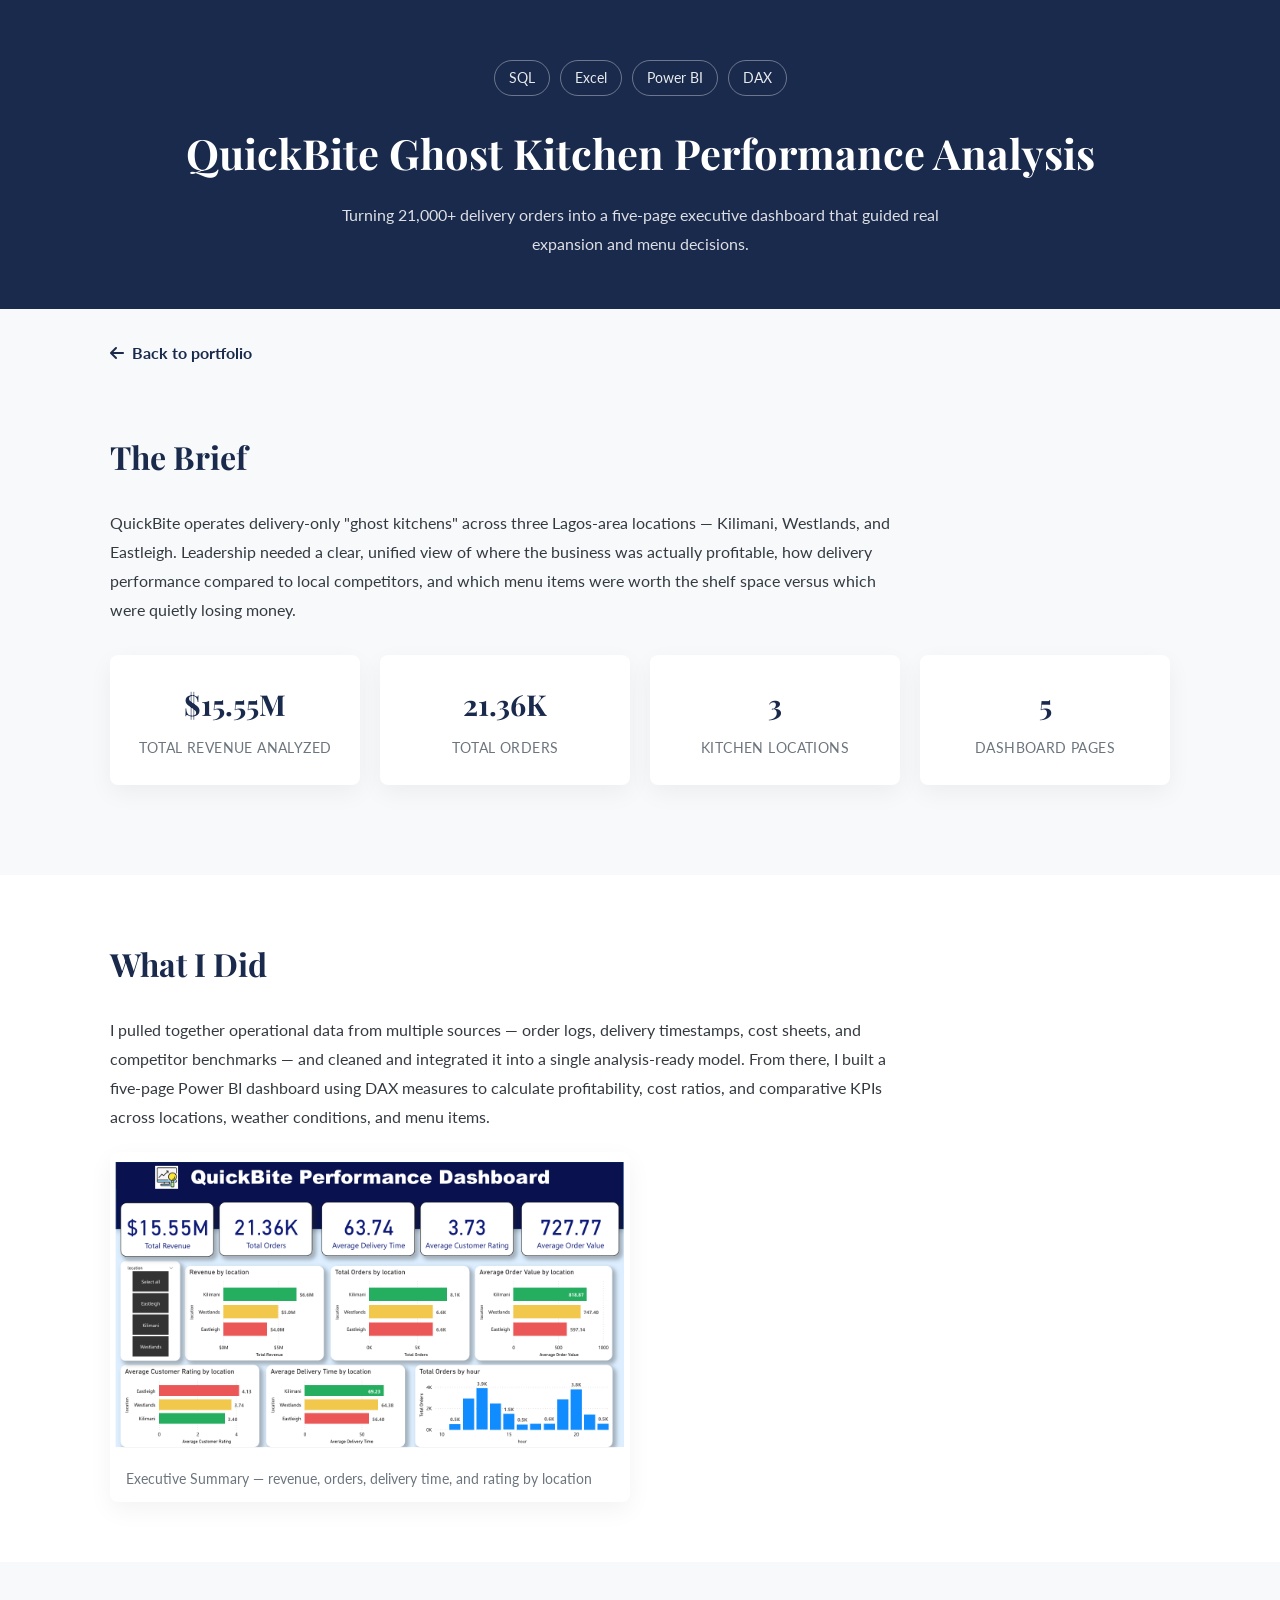
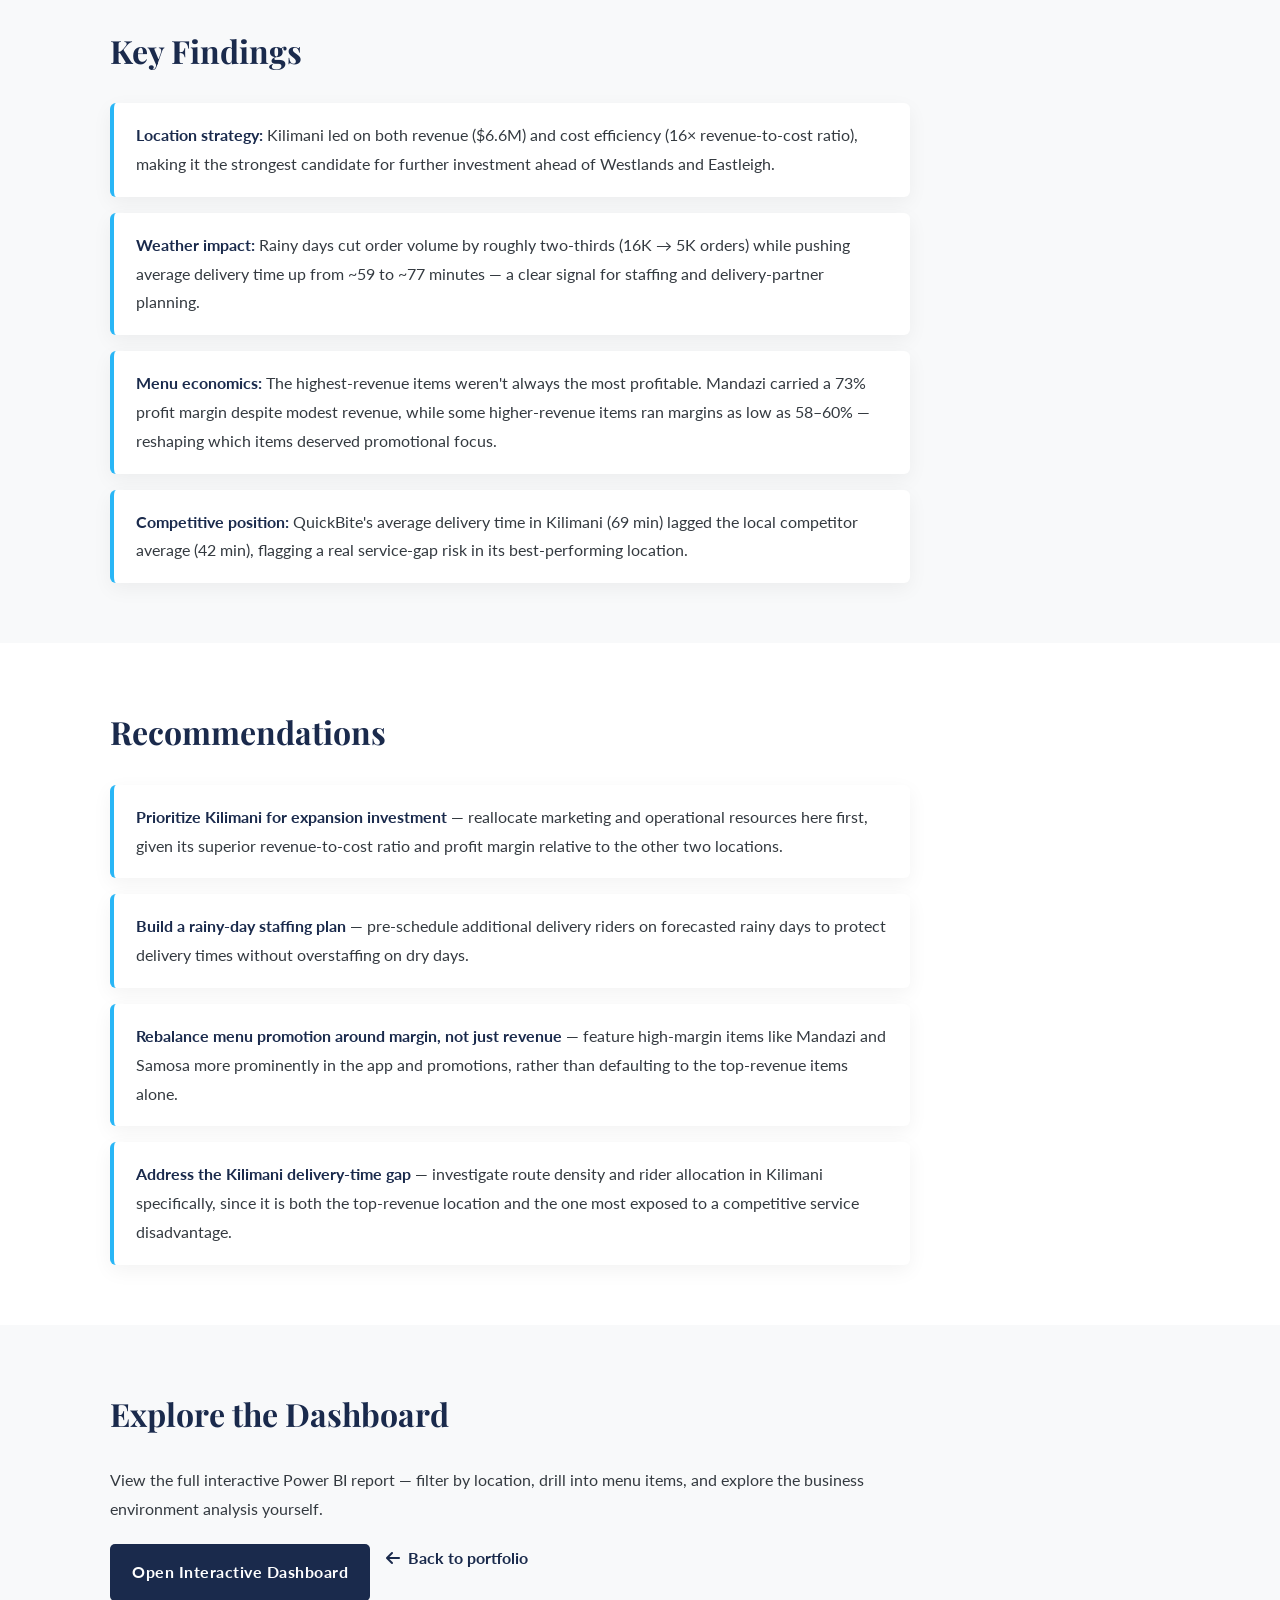
==== quickbite-details.html @ e7975ee4 "Create quickbite-details.html" ====
<!DOCTYPE html>
<html lang="en">
<head>
    <meta charset="UTF-8">
    <meta name="viewport" content="width=device-width, initial-scale=1.0">
    <title>QuickBite Ghost Kitchen Performance Analysis | Immanuella Nnadi</title>

    <link rel="preconnect" href="https://fonts.googleapis.com">
    <link rel="preconnect" href="https://fonts.gstatic.com" crossorigin>
    <link href="https://fonts.googleapis.com/css2?family=Lato:wght@300;400;700&family=Playfair+Display:wght@500;700&display=swap" rel="stylesheet">
    <link rel="stylesheet" href="https://cdnjs.cloudflare.com/ajax/libs/font-awesome/6.4.2/css/all.min.css">
    <link rel="stylesheet" href="assets/css/style.css">

    <style>
        .back-link{
            display:inline-block;
            margin: 30px 0 0;
            font-family: var(--font-body);
            font-weight:700;
            color: var(--primary-color);
        }
        .back-link i{ margin-right:8px; }

        .project-hero{
            background: var(--primary-color);
            color: var(--white-color);
            padding: 60px 0 50px;
            text-align:center;
        }
        .project-hero .tag-row{
            display:flex;justify-content:center;gap:10px;margin-bottom:20px;flex-wrap:wrap;
        }
        .project-hero .tag{
            font-size:0.85rem;
            border:1px solid rgba(255,255,255,0.4);
            padding:5px 14px;
            border-radius:20px;
            opacity:0.9;
        }
        .project-hero h1{
            font-family:var(--font-heading);
            font-size:2.6rem;
            margin-bottom:10px;
        }
        .project-hero p{ opacity:0.85; max-width:640px; margin:0 auto; }

        .case-section{ padding:60px 0; }
        .case-section:nth-child(even){ background:var(--white-color); }
        .case-section h2{
            font-family:var(--font-heading);
            color:var(--primary-color);
            font-size:2rem;
            margin-bottom:24px;
        }
        .case-section p{ color:var(--dark-text-color); margin-bottom:16px; max-width:800px; }

        .stat-row{
            display:grid;
            grid-template-columns:repeat(auto-fit,minmax(180px,1fr));
            gap:20px;
            margin:30px 0;
        }
        .stat-box{
            background:var(--card-bg-color);
            border-radius:8px;
            box-shadow:0 8px 25px rgba(0,0,0,0.05);
            padding:24px 18px;
            text-align:center;
        }
        .stat-box .n{
            font-family:var(--font-heading);
            font-size:1.8rem;
            font-weight:700;
            color:var(--primary-color);
        }
        .stat-box .l{
            font-size:0.85rem;
            color:var(--light-text-color);
            text-transform:uppercase;
            letter-spacing:0.03em;
            margin-top:6px;
        }

        .shot-grid{
            display:grid;
            grid-template-columns:repeat(2,1fr);
            gap:20px;
            margin-top:20px;
        }
        .shot-grid figure{
            margin:0;
            background:var(--card-bg-color);
            border-radius:8px;
            overflow:hidden;
            box-shadow:0 8px 25px rgba(0,0,0,0.05);
        }
        .shot-grid img{ display:block; width:100%; }
        .shot-grid figcaption{
            font-size:0.85rem;
            color:var(--light-text-color);
            padding:10px 16px;
        }
        @media (max-width:760px){ .shot-grid{ grid-template-columns:1fr; } }

        .rec-list{
            list-style:none;
            padding:0;
            display:flex;
            flex-direction:column;
            gap:16px;
            max-width:800px;
        }
        .rec-list li{
            background:var(--card-bg-color);
            border-left:4px solid var(--accent-color);
            border-radius:6px;
            padding:18px 22px;
            box-shadow:0 6px 20px rgba(0,0,0,0.05);
        }
        .rec-list strong{ color:var(--primary-color); }

        .cta-row{
            display:flex; gap:16px; flex-wrap:wrap; margin-top:20px;
        }
    </style>
</head>
<body>

<div class="project-hero">
    <div class="container">
        <div class="tag-row">
            <span class="tag">SQL</span>
            <span class="tag">Excel</span>
            <span class="tag">Power BI</span>
            <span class="tag">DAX</span>
        </div>
        <h1>QuickBite Ghost Kitchen Performance Analysis</h1>
        <p>Turning 21,000+ delivery orders into a five-page executive dashboard that guided real expansion and menu decisions.</p>
    </div>
</div>

<div class="container">
    <a class="back-link" href="index.html#projects"><i class="fas fa-arrow-left"></i>Back to portfolio</a>
</div>

<section class="case-section">
    <div class="container">
        <h2>The Brief</h2>
        <p>QuickBite operates delivery-only "ghost kitchens" across three Lagos-area locations — Kilimani, Westlands, and Eastleigh. Leadership needed a clear, unified view of where the business was actually profitable, how delivery performance compared to local competitors, and which menu items were worth the shelf space versus which were quietly losing money.</p>

        <div class="stat-row">
            <div class="stat-box"><div class="n">$15.55M</div><div class="l">Total Revenue Analyzed</div></div>
            <div class="stat-box"><div class="n">21.36K</div><div class="l">Total Orders</div></div>
            <div class="stat-box"><div class="n">3</div><div class="l">Kitchen Locations</div></div>
            <div class="stat-box"><div class="n">5</div><div class="l">Dashboard Pages</div></div>
        </div>
    </div>
</section>

<section class="case-section">
    <div class="container">
        <h2>What I Did</h2>
        <p>I pulled together operational data from multiple sources — order logs, delivery timestamps, cost sheets, and competitor benchmarks — and cleaned and integrated it into a single analysis-ready model. From there, I built a five-page Power BI dashboard using DAX measures to calculate profitability, cost ratios, and comparative KPIs across locations, weather conditions, and menu items.</p>

        <div class="shot-grid">
            <figure>
                <img src="assets/images/quickbite.png" alt="QuickBite executive summary dashboard" loading="lazy">
                <figcaption>Executive Summary — revenue, orders, delivery time, and rating by location</figcaption>
            </figure>
        </div>
    </div>
</section>

<section class="case-section">
    <div class="container">
        <h2>Key Findings</h2>
        <ul class="rec-list">
            <li><strong>Location strategy:</strong> Kilimani led on both revenue ($6.6M) and cost efficiency (16× revenue-to-cost ratio), making it the strongest candidate for further investment ahead of Westlands and Eastleigh.</li>
            <li><strong>Weather impact:</strong> Rainy days cut order volume by roughly two-thirds (16K → 5K orders) while pushing average delivery time up from ~59 to ~77 minutes — a clear signal for staffing and delivery-partner planning.</li>
            <li><strong>Menu economics:</strong> The highest-revenue items weren't always the most profitable. Mandazi carried a 73% profit margin despite modest revenue, while some higher-revenue items ran margins as low as 58–60% — reshaping which items deserved promotional focus.</li>
            <li><strong>Competitive position:</strong> QuickBite's average delivery time in Kilimani (69 min) lagged the local competitor average (42 min), flagging a real service-gap risk in its best-performing location.</li>
        </ul>
    </div>
</section>

<section class="case-section">
    <div class="container">
        <h2>Recommendations</h2>
        <ul class="rec-list">
            <li><strong>Prioritize Kilimani for expansion investment</strong> — reallocate marketing and operational resources here first, given its superior revenue-to-cost ratio and profit margin relative to the other two locations.</li>
            <li><strong>Build a rainy-day staffing plan</strong> — pre-schedule additional delivery riders on forecasted rainy days to protect delivery times without overstaffing on dry days.</li>
            <li><strong>Rebalance menu promotion around margin, not just revenue</strong> — feature high-margin items like Mandazi and Samosa more prominently in the app and promotions, rather than defaulting to the top-revenue items alone.</li>
            <li><strong>Address the Kilimani delivery-time gap</strong> — investigate route density and rider allocation in Kilimani specifically, since it is both the top-revenue location and the one most exposed to a competitive service disadvantage.</li>
        </ul>
    </div>
</section>

<section class="case-section">
    <div class="container">
        <h2>Explore the Dashboard</h2>
        <p>View the full interactive Power BI report — filter by location, drill into menu items, and explore the business environment analysis yourself.</p>
        <div class="cta-row">
            <a href="[live_dashboard]" target="_blank" class="btn" style="flex:none;">Open Interactive Dashboard</a>
            <a class="back-link" href="index.html#projects" style="margin-top:0;"><i class="fas fa-arrow-left"></i>Back to portfolio</a>
        </div>
    </div>
</section>

</body>
</html>
---- assets/css/style.css ----
/* --- 1. Variables (Modern Tech Palette) --- */
:root {
    /* This template uses a professional "Modern Tech" color scheme. */
    --primary-color: #1A2A4C;   /* Midnight Blue */
    --secondary-color: #3D5A80; /* Slate Blue */
    --accent-color: #29B6F6;    /* Vivid Sky Blue */

    /* --- Shared Variables (These usually don't need to change) --- */
    --light-bg-color: #F8F9FA;
    --white-color: #ffffff;
    --dark-text-color: #343A40;
    --light-text-color: #6c757d;
    --card-bg-color: #ffffff;

    /* Fonts */
    --font-heading: 'Playfair Display', serif;
    --font-body: 'Lato', sans-serif;
}

/* --- 2. Base & Reset Styles --- */
* {
    margin: 0;
    padding: 0;
    box-sizing: border-box;
}

html {
    scroll-behavior: smooth;
}

body {
    font-family: var(--font-body);
    font-weight: 400;
    line-height: 1.8;
    background-color: var(--light-bg-color);
    color: var(--dark-text-color);
}

.container {
    width: 90%;
    max-width: 1100px;
    margin: 0 auto;
    padding: 0 20px;
}

a {
    text-decoration: none;
    color: var(--accent-color);
    transition: all 0.3s ease-in-out;
}

a:hover {
    opacity: 0.8;
}

img {
    max-width: 100%;
    height: auto;
}

/* --- 3. Header --- */
header {
    background: var(--primary-color);
    color: var(--white-color);
    padding: 70px 0;
    text-align: center;
}

header h1 {
    font-family: var(--font-heading);
    font-size: 4rem;
    font-weight: 700;
    margin-bottom: 15px;
    letter-spacing: 1px;
}

header p {
    font-size: 1.3rem;
    font-weight: 300;
    opacity: 0.9;
    margin-bottom: 35px;
}

/* --- 3.5 Social Icons --- */
.social-links a {
    color: var(--white-color);
    font-size: 1.6rem;
    margin: 0 15px;
    transition: transform 0.3s ease, color 0.3s ease;
    display: inline-block;
}

.social-links a:hover {
    color: var(--accent-color);
    transform: translateY(-3px);
}

/* --- 4. Navigation --- */
nav {
    background-color: rgba(26, 42, 76, 0.95);
    backdrop-filter: blur(5px);
    position: sticky;
    top: 0;
    z-index: 1000;
    border-bottom: 1px solid var(--secondary-color);
}

nav ul {
    display: flex;
    justify-content: center;
    list-style: none;
    padding: 10px 0;
}

nav ul li a {
    color: var(--white-color);
    font-weight: 400;
    padding: 15px 25px;
    font-size: 1rem;
    letter-spacing: 0.5px;
    position: relative;
}

nav ul li a::after {
    content: '';
    position: absolute;
    bottom: 10px;
    left: 50%;
    transform: translateX(-50%);
    width: 0;
    height: 2px;
    background-color: var(--accent-color);
    transition: width 0.4s ease;
}

nav ul li a:hover::after {
    width: 50%;
}

/* --- 5. Sections --- */
.section {
    padding: 100px 0;
}

.section h2 {
    text-align: center;
    font-family: var(--font-heading);
    font-size: 3rem;
    font-weight: 700;
    margin-bottom: 70px;
    position: relative;
    color: var(--primary-color);
}

.section h2::after {
    content: '';
    position: absolute;
    bottom: -20px;
    left: 50%;
    transform: translateX(-50%);
    width: 70px;
    height: 3px;
    background: var(--accent-color);
}

/* --- 5.1 About Section --- */
.about-content {
    display: flex;
    align-items: center;
    gap: 60px;
    max-width: 960px;
    margin: 0 auto;
    text-align: left;
}

.profile-photo {
    width: 280px;
    height: 280px;
    border-radius: 50%;
    object-fit: cover;
    border: 7px solid var(--white-color);
    box-shadow: 0 10px 30px rgba(0, 0, 0, 0.1);
    flex-shrink: 0;
}

.about-text {
    flex: 1;
}

.about-text p {
    font-size: 1.1rem;
    margin-bottom: 15px;
    line-height: 1.9;
}

/* --- 5.5 Project Cards --- */
.projects-grid {
    display: grid;
    grid-template-columns: repeat(auto-fit, minmax(340px, 1fr));
    gap: 40px;
}

.project-card {
    background: var(--card-bg-color);
    border-radius: 5px;
    overflow: hidden;
    box-shadow: 0 8px 25px rgba(0, 0, 0, 0.05);
    transition: transform 0.4s ease, box-shadow 0.4s ease;
    display: flex;
    flex-direction: column;
}

.project-card:hover {
    transform: translateY(-12px);
    box-shadow: 0 20px 40px rgba(0, 0, 0, 0.1);
}

.project-card img {
    width: 100%;
    height: 220px;
    object-fit: cover;
}

.project-card-content {
    padding: 30px;
    flex-grow: 1;
    display: flex;
    flex-direction: column;
}

.project-card-content h3 {
    font-family: var(--font-heading);
    font-size: 1.8rem;
    margin-bottom: 15px;
    color: var(--primary-color);
}

.project-card-content p {
    color: var(--light-text-color);
    margin-bottom: 30px;
    flex-grow: 1;
}

.project-buttons {
    display: flex;
    gap: 15px;
    margin-top: auto;
}

.btn {
    display: inline-block;
    background: var(--primary-color);
    color: var(--white-color);
    padding: 12px 20px;
    border-radius: 5px;
    font-weight: 700;
    text-align: center;
    transition: all 0.3s ease;
    flex: 1;
    letter-spacing: 0.5px;
    border: 2px solid transparent;
}

.btn:hover {
    background: var(--accent-color);
    color: var(--white-color);
    transform: translateY(-2px);
}

.btn-primary {
    display: inline-block;
    background: var(--primary-color);
    color: var(--white-color);
    padding: 12px 20px;
    border-radius: 5px;
    font-weight: 700;
    text-align: center;
    transition: all 0.3s ease;
    flex: 1;
    letter-spacing: 0.5px;
    border: 2px solid transparent;
}

.btn-primary:hover {
    background: var(--accent-color);
    color: var(--white-color);
    transform: translateY(-2px);
}

.btn-secondary {
    background: transparent;
    color: var(--primary-color);
    border: 2px solid var(--primary-color);
}

.btn-secondary:hover {
    background: var(--primary-color);
    color: var(--white-color);
}


/* --- 6. Tabular Skills Section --- */
#skills .container {
    max-width: 1100px;
}

.skills-table {
    display: grid;
    grid-template-columns: repeat(3, 1fr);
    gap: 20px;
    margin-top: 50px;
    background-color: var(--card-bg-color);
    padding: 40px;
    border-radius: 8px;
    box-shadow: 0 10px 40px rgba(0, 0, 0, 0.07);
}

.skill-column {
    padding: 0 20px;
}

.skill-column:not(:last-child) {
    border-right: 1px solid #e9ecef;
}

.skill-header {
    display: flex;
    align-items: center;
    margin-bottom: 25px;
}

.skill-header i {
    font-size: 2rem;
    color: var(--accent-color);
    margin-right: 15px;
    width: 40px;
}

.skill-header h3 {
    font-family: var(--font-heading);
    font-size: 1.7rem;
    color: var(--primary-color);
}

.skill-list {
    list-style: none;
    padding-left: 0;
}

.skill-list li {
    padding: 12px 0;
    font-size: 1.05rem;
    color: var(--dark-text-color);
    border-bottom: 1px solid #f1f3f5;
    position: relative;
    padding-left: 25px;
}

.skill-list li::before {
    content: '›';
    position: absolute;
    left: 0;
    top: 12px;
    color: var(--accent-color);
    font-weight: 700;
    font-size: 1.2rem;
}

.skill-list li:last-child {
    border-bottom: none;
}

/* --- 7. Contact Form --- */
#contact .container {
    max-width: 800px;
}

.contact-form {
    max-width: 700px;
    margin: 0 auto;
    background: var(--card-bg-color);
    padding: 40px;
    border-radius: 8px;
    box-shadow: 0 10px 40px rgba(0, 0, 0, 0.07);
}

.form-group {
    margin-bottom: 25px;
}

.contact-form label {
    display: block;
    margin-bottom: 8px;
    font-weight: 500;
    font-size: 1rem;
    color: var(--dark-text-color);
}

.contact-form input,
.contact-form textarea {
    width: 100%;
    padding: 15px;
    border: 1px solid #ccc;
    border-radius: 5px;
    font-family: var(--font-body);
    font-size: 1rem;
    transition: border-color 0.3s ease, box-shadow 0.3s ease;
}

.contact-form input:focus,
.contact-form textarea:focus {
    outline: none;
    border-color: var(--accent-color);
    box-shadow: 0 0 0 3px rgba(41, 182, 246, 0.25);
}

.contact-form button.btn {
    width: 100%;
    padding: 15px;
    font-size: 1.1rem;
    font-weight: 700;
    letter-spacing: 0.5px;
    border: none;
    cursor: pointer;
}

/* --- 8. Footer --- */
footer {
    background: var(--primary-color);
    color: var(--white-color);
    text-align: center;
    padding: 40px 0;
    margin-top: 80px;
}

footer p {
    opacity: 0.7;
}

/* --- 9. Responsive Design --- */
@media (max-width: 992px) {
    .skills-table {
        grid-template-columns: 1fr 1fr;
    }
    .skill-column:nth-child(2) {
        border-right: none;
    }
}

@media (max-width: 768px) {
    header h1 {
        font-size: 2.8rem;
    }

    .about-content {
        flex-direction: column;
        text-align: center;
    }

    #projects .container {
        padding: 0 5px;
    }

    .projects-grid {
        grid-template-columns: repeat(2, 1fr);
    }

    .skills-table {
        grid-template-columns: 1fr;
        padding: 20px;
        gap: 40px;
    }

    .skill-column:not(:last-child) {
        border-right: none;
        border-bottom: 1px solid #e9ecef;
        padding-bottom: 30px;
    }
}

/* --- 10. Additions: profile initials + "coming soon" project cards --- */
.profile-initials {
    display: flex;
    align-items: center;
    justify-content: center;
    background: linear-gradient(135deg, var(--primary-color), var(--secondary-color));
    color: var(--white-color);
    font-family: var(--font-heading);
    font-size: 4rem;
    font-weight: 700;
    letter-spacing: 1px;
}

.project-card-ghost {
    background: transparent;
    box-shadow: none;
    border: 2px dashed #d5dbe2;
}

.project-card-ghost:hover {
    transform: none;
    box-shadow: none;
}

.project-card-ghost-content {
    justify-content: center;
    align-items: flex-start;
    color: var(--light-text-color);
}

.project-card-ghost-content h3 {
    color: var(--secondary-color) !important;
}

.ghost-tag {
    display: inline-block;
    font-size: 0.8rem;
    font-weight: 700;
    letter-spacing: 0.5px;
    text-transform: uppercase;
    color: var(--accent-color);
    margin-bottom: 12px;
}

@media (max-width: 768px) {
    .profile-photo {
        width: 200px;
        height: 200px;
    }
    .profile-initials {
        font-size: 3rem;
    }
}
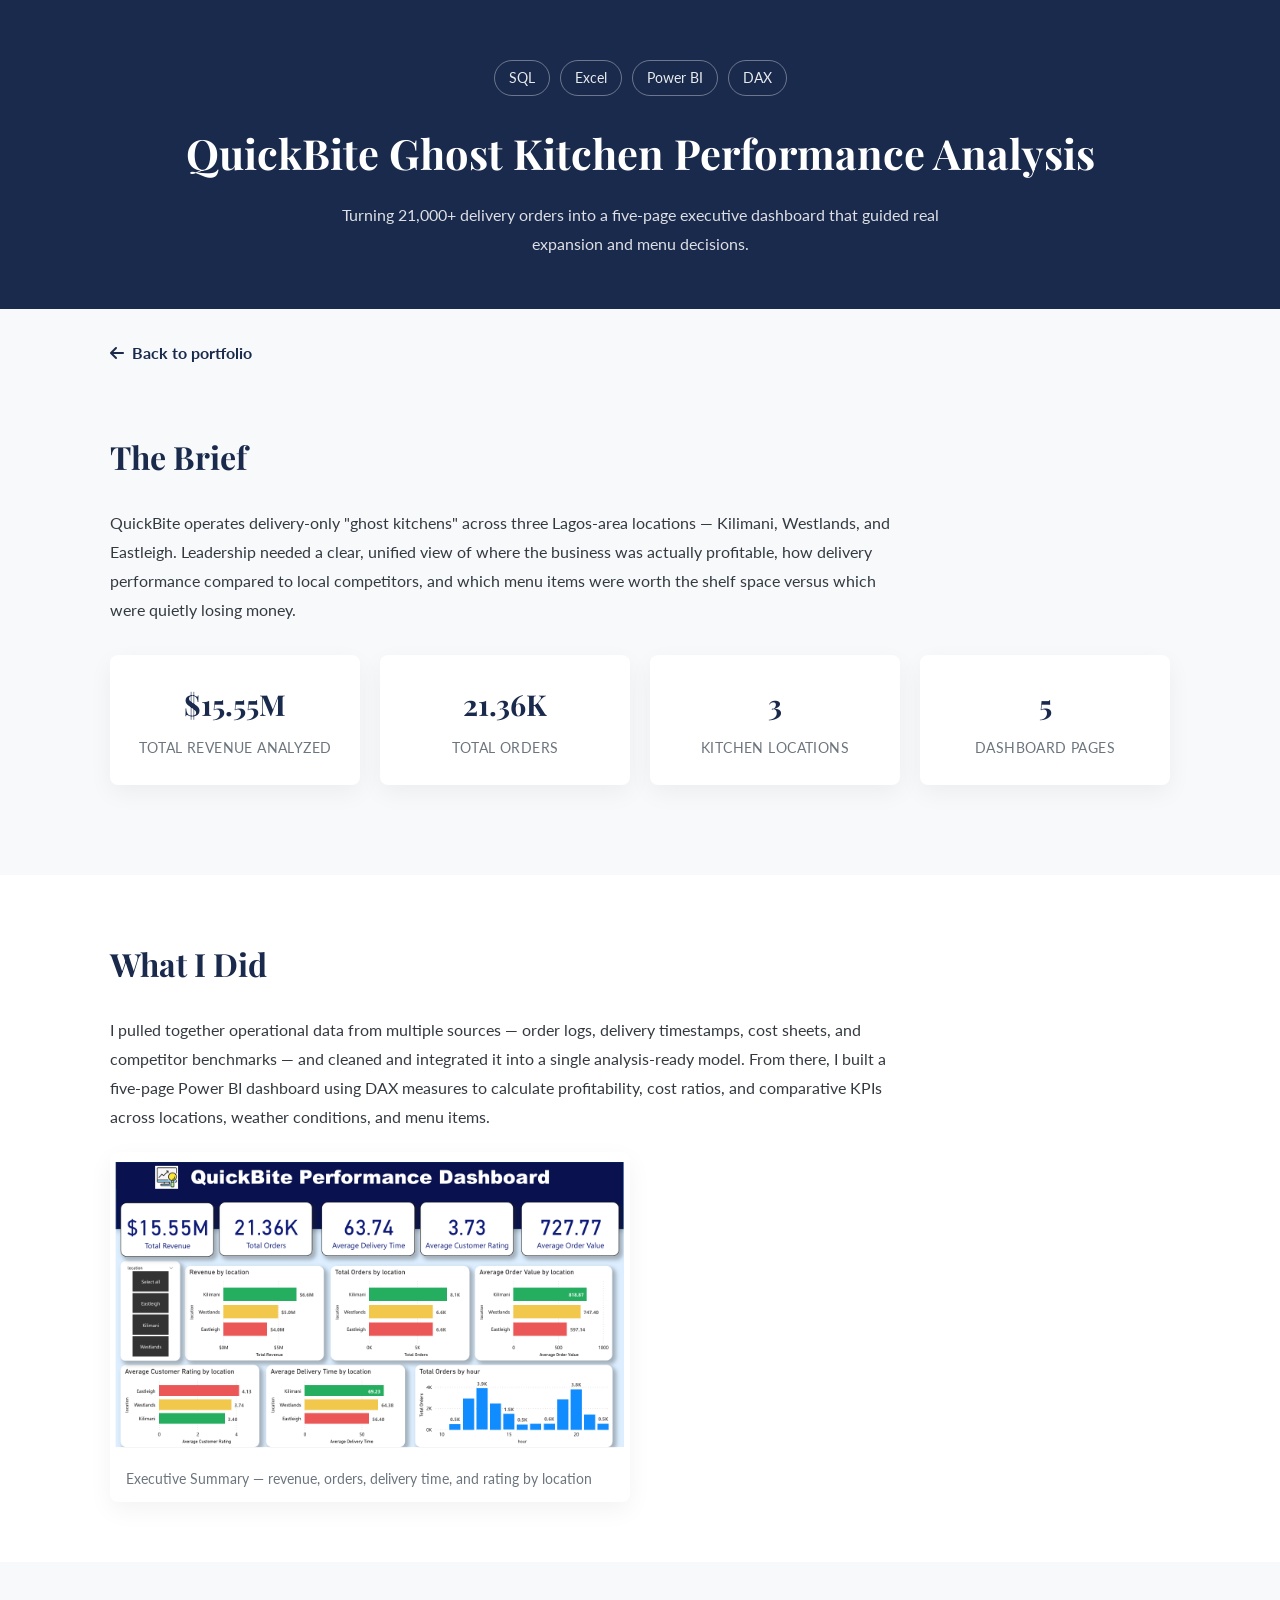
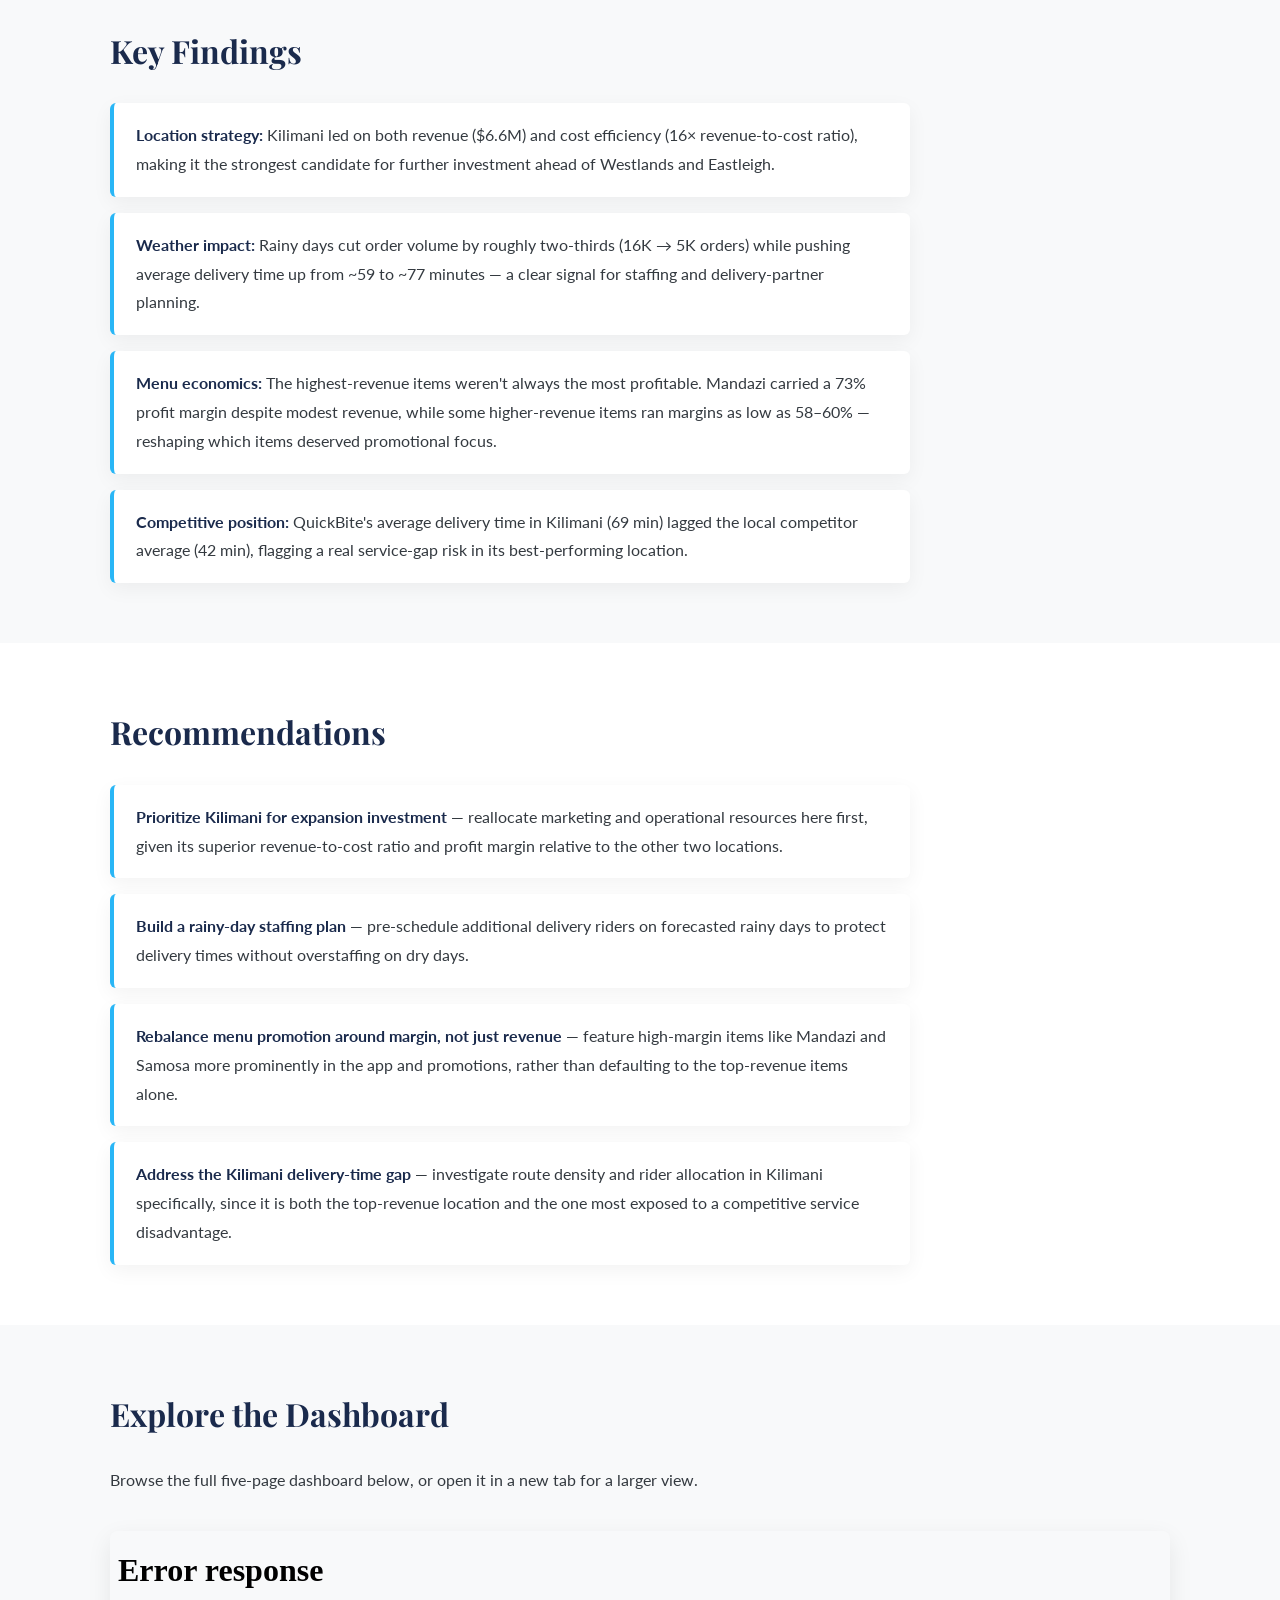
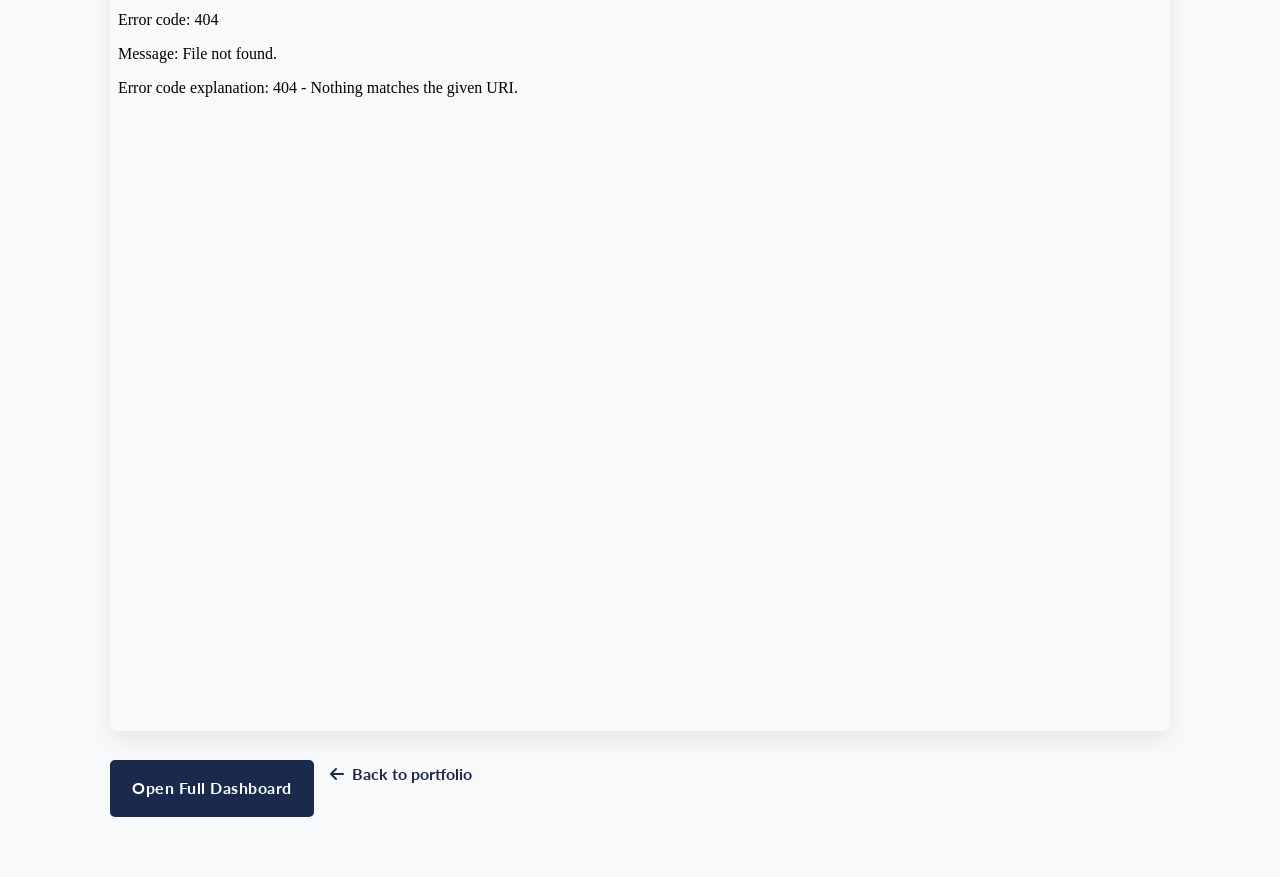
==== commit 367fc7b2: "Update quickbite-details.html" ====
--- a/quickbite-details.html
+++ b/quickbite-details.html
@@ -102,6 +102,16 @@
         }
         @media (max-width:760px){ .shot-grid{ grid-template-columns:1fr; } }
 
+        .pdf-embed{
+            width:100%;
+            height:800px;
+            border:none;
+            border-radius:8px;
+            box-shadow:0 8px 25px rgba(0,0,0,0.08);
+            margin-top:20px;
+        }
+        @media (max-width:760px){ .pdf-embed{ height:500px; } }
+
         .rec-list{
             list-style:none;
             padding:0;
@@ -198,9 +208,10 @@
 <section class="case-section">
     <div class="container">
         <h2>Explore the Dashboard</h2>
-        <p>View the full interactive Power BI report — filter by location, drill into menu items, and explore the business environment analysis yourself.</p>
+        <p>Browse the full five-page dashboard below, or open it in a new tab for a larger view.</p>
+        <iframe class="pdf-embed" src="assets/quickbite-dashboard.pdf" title="QuickBite Ghost Kitchen Performance Dashboard"></iframe>
         <div class="cta-row">
-            <a href="[live_dashboard]" target="_blank" class="btn" style="flex:none;">Open Interactive Dashboard</a>
+            <a href="assets/quickbite-dashboard.pdf" target="_blank" class="btn" style="flex:none;">Open Full Dashboard</a>
             <a class="back-link" href="index.html#projects" style="margin-top:0;"><i class="fas fa-arrow-left"></i>Back to portfolio</a>
         </div>
     </div>
--- a/assets/css/style.css
+++ b/assets/css/style.css
@@ -282,9 +282,17 @@
 }
 
 .btn-primary:hover {
-    background: var(--accent-color);
-    color: var(--white-color);
-    transform: translateY(-2px);
+    display: inline-block;
+    background: var(--primary-color);
+    color: var(--white-color);
+    padding: 12px 20px;
+    border-radius: 5px;
+    font-weight: 700;
+    text-align: center;
+    transition: all 0.3s ease;
+    flex: 1;
+    letter-spacing: 0.5px;
+    border: 2px solid transparent;
 }
 
 .btn-secondary {
@@ -294,8 +302,9 @@
 }
 
 .btn-secondary:hover {
-    background: var(--primary-color);
-    color: var(--white-color);
+    background: var(--accent-color);
+    color: var(--white-color);
+    transform: translateY(-2px);
 }
 
 
